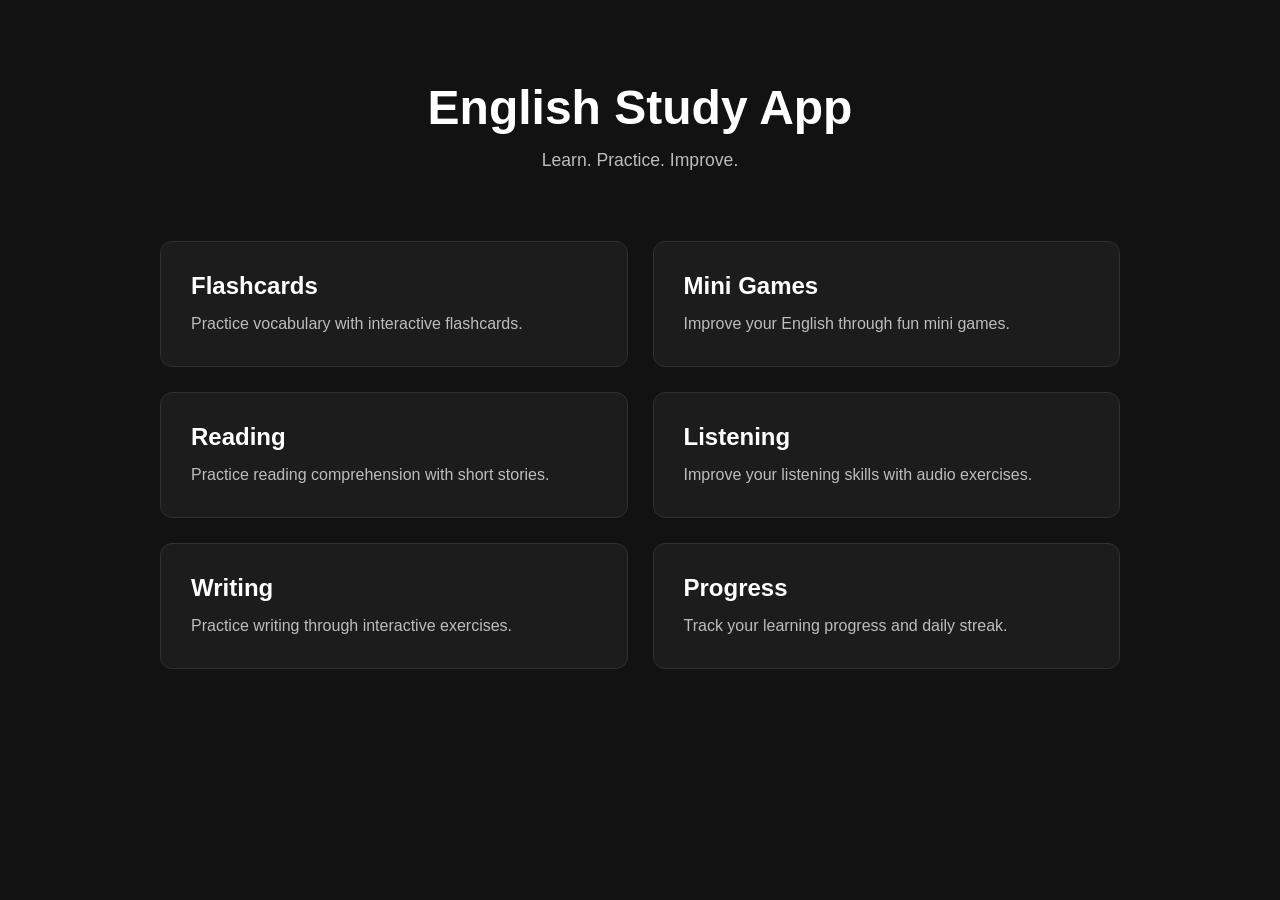
==== index.html @ e137f105 "Style vocabulary statistics" ====
<!DOCTYPE html>
<html lang="en">

<head>
    <meta charset="UTF-8">
    <meta name="viewport" content="width=device-width, initial-scale=1.0">

    <title>English Study App</title>

    <link rel="stylesheet" href="style.css">

    <script src="script.js" defer></script>

</head>

<body>

    <header>
        <h1>English Study App</h1>

        <p>Learn. Practice. Improve.</p>
    </header>

    <main>

        <section class="menu">

            <article class="menu-card" id="flashcards">
                <h2>Flashcards</h2>
                <p>Practice vocabulary with interactive flashcards.</p>
            </article>

            <article class="menu-card" id="mini-games">
                <h2>Mini Games</h2>
                <p>Improve your English through fun mini games.</p>
            </article>

            <article class="menu-card" id="reading">
                <h2>Reading</h2>
                <p>Practice reading comprehension with short stories.</p>
            </article>

            <article class="menu-card" id="listening">
                <h2>Listening</h2>
                <p>Improve your listening skills with audio exercises.</p>
            </article>
            <article class="menu-card" id="writing">
                <h2>Writing</h2>
                <p>Practice writing through interactive exercises.</p>
            </article>

            <article class="menu-card" id="progress">
                <h2>Progress</h2>
                <p>Track your learning progress and daily streak.</p>
            </article>

        </section>

        <section class="flashcards-section" id="flashcards-section">

            <h2>Flashcards</h2>

            <div class="category-filter">
                <label for="category-select">Category</label>
                <select id="category-select">
                    <option value="All Categories">All Categories</option>
                    <option value="Daily Life">Daily Life</option>
                    <option value="People & Family">People & Family</option>
                    <option value="Food & Drinks">Food & Drinks</option>
                    <option value="Animals">Animals</option>
                    <option value="School & Work">School & Work</option>
                    <option value="Places & Travel">Places & Travel</option>
                </select>
            </div>

            <div class="review-mode">
                <button id="review-button" class="button button-secondary">
                    ⭐ Review Difficult Words
                </button>
            </div>

            <div class="answer-actions">
                <button id="correct-answer-button" class="button button-primary">
                    ✓ I remembered
                </button>

                <button id="incorrect-answer-button" class="button button-secondary">
                    ✗ I forgot
                </button>
            </div>

            <div class="study-card flashcard">

                <span class="card-progress study-progress"></span>

                <div class="card-word">
                    <span>English</span>
                    <h3 id="card-word"></h3>
                    <button id="play-audio-button" class="button button-secondary">🔊 Listen</button>
                </div>

                <div class="card-translation">
                    <span>Translation</span>
                    <p id="translation"></p>
                </div>

                <div class="card-actions">
                    <button id="reveal-button" class="button button-primary">Reveal</button>
                    <button id="difficult-button" class="button button-secondary">⭐ Difficult</button>
                </div>

                <div class="navigation">
                    <button id="previous-button" class="button button-secondary">Previous</button>
                    <button id="next-button" class="button button-secondary">Next</button>
                </div>

                <button id="shuffle-button" class="button button-secondary">Shuffle</button>

            </div>

        </section>

        <section class="reading-section" id="reading-section">

            <h2>Reading</h2>

            <div class="study-card reading-card">

                <span class="reading-progress study-progress"></span>

                <h3 id="reading-title"></h3>

                <p id="reading-text"></p>

                <div class="reading-question">

                    <h4 id="question-text"></h4>

                        <div class="answer-options">
                        </div>

                        <button id="check-button" class="button button-primary">Check</button>

                        <p id="answer-result"></p>

                        <div class="reading-navigation">
                            <button id="previous-reading-button" class="button button-secondary">Previous</button>
                            <button id="next-reading-button" class="button button-secondary">Next</button>
                        </div>

                </div>

            </div>

        </section>

        <section class="listening-section" id="listening-section">

            <h2>Listening</h2>

            <div class="study-card listening-card">

                <span class="listening-progress study-progress"></span>

                <h3 id="listening-title"></h3>

                <audio id="listening-audio" controls></audio>

                <div class="listening-question">

                    <h4 id="listening-question-text"></h4>

                    <div class="listening-answer-options">
                    </div>

                    <button id="check-listening-button" class="button button-primary">Check</button>

                    <p id="listening-answer-result"></p>

                    <div class="listening-navigation">
                        <button id="previous-listening-button" class="button button-secondary">Previous</button>
                        <button id="next-listening-button" class="button button-secondary">Next</button>
                    </div>

                </div>

            </div>

        </section>

        <section class="writing-section" id="writing-section">

            <h2>Writing</h2>

            <div class="study-card writing-card">

                <span class="writing-progress study-progress"></span>

                <h3 id="writing-title"></h3>

                <p id="writing-prompt"></p>

                <textarea id="writing-answer"></textarea>

                <button id="check-writing-button" class="button button-primary">
                    Check
                </button>

                <p id="writing-result"></p>

                <div class="writing-navigation">
                    <button id="previous-writing-button" class="button button-secondary">
                        Previous
                    </button>

                    <button id="next-writing-button" class="button button-secondary">
                        Next
                    </button>
                </div>

            </div>

        </section>

        <section class="mini-games-section" id="mini-games-section">

            <h2>Mini Games</h2>

            <div class="study-card mini-game-card">

                <span class="game-progress study-progress"></span>

                <h3 id="game-title"></h3>

                <p id="scrambled-word"></p>

                <input type="text" id="game-answer" placeholder="Write your answer">

                <button id="check-game-button" class="button button-primary">Check</button>

                <p id="game-result"></p>

                <div class="game-navigation">
                    <button id="previous-game-button" class="button button-secondary">Previous</button>
                    <button id="next-game-button" class="button button-secondary">Next</button>
                </div>

            </div>

        </section>

       <section class="progress-section" id="progress-section">

            <h2>Progress</h2>

            <div class="progress-card study-card">

                <div class="progress-stat">
                    <span>Exercises Completed</span>
                    <strong id="completed-count"></strong>
                </div>

                <div class="progress-stat">
                    <span>Correct Answers</span>
                    <strong id="correct-count"></strong>
                </div>

                <div class="progress-stat">
                    <span>Incorrect Answers</span>
                    <strong id="incorrect-count"></strong>
                </div>

                <div class="progress-stat">
                    <span>Accuracy</span>
                    <strong id="accuracy"></strong>
                </div>

            </div>

            <div class="vocabulary-stats">
                <h3>Vocabulary Stats</h3>

                <div id="vocabulary-stats-list"></div>
            </div>

        </section>

    </main>

</body>

</html>
---- style.css ----
html {
    scroll-behavior: smooth;
}

:root {
    --primary: #4CAF50;
    --primary-hover: #3d9140;
    --background: #121212;
    --surface: #1c1c1c;
    --border: #303030;
    --text: #ffffff;
    --text-secondary: #bdbdbd;
    --error: #e57373;
}

.button {
    padding: 10px 24px;

    font-size: 16px;
    color: var(--text);

    background-color: var(--primary);

    border: none;
    border-radius: 8px;

    cursor: pointer;

    transition: 0.2s ease;
}

.button:hover {
    background-color: var(--primary-hover);
    transform: translateY(-2px);
}

.button-primary {
    background-color: var(--primary);
}

.button-primary:hover {
    background-color: var(--primary-hover);
}

.button-secondary {
    background-color: var(--surface);
    border: 1px solid var(--border);
}

.button-secondary:hover {
    background-color: var(--surface);
    border-color: var(--primary);
}

* {
    margin: 0;
    padding: 0;
    box-sizing: border-box;
}

body {
    background-color: var(--background);
    color: var(--text);
    font-family: Arial, sans-serif;
}

header {
    text-align: center;
    padding: 80px 20px 50px;
}

header h1 {
    font-size: 3rem;
    margin-bottom: 15px;
}

header p {
    color: var(--text-secondary);
    font-size: 1.1rem;
}

.menu {
    max-width: 1000px;
    margin: 0 auto;

    display: grid;
    grid-template-columns: repeat(2, 1fr);
    gap: 25px;

    padding: 20px;
}

.menu-card {
    padding: 30px;

    background-color: var(--surface);
    border: 1px solid var(--border);
    border-radius: 12px;

    transition: 0.3s;
}

.menu-card h2 {
    margin-bottom: 12px;
    font-size: 1.5rem;
}

.menu-card p {
    color: var(--text-secondary);
    line-height: 1.5;
}


.menu-card:hover {
    transform: translateY(-5px);
    border-color: var(--primary);
}

@media (max-width: 480px) {

    header {
        padding: 60px 20px 35px;
    }

    header h1 {
        font-size: 2.2rem;
    }

    header p {
        font-size: 0.95rem;
    }

    .menu {
        grid-template-columns: 1fr;
        padding: 20px;
    }

    .menu-card {
        padding: 25px 20px;
    }

}

.flashcards-section {
    display: none;
    min-height: 100vh;
    padding: 80px 20px;

    text-align: center;
}

.category-filter {
    display: flex;
    flex-direction: column;
    align-items: center;
    gap: 8px;

    margin-top: 25px;
}

.category-filter label {
    color: var(--text-secondary);
    font-size: 14px;
}

.category-filter select {
    width: 220px;
    padding: 10px 14px;

    background-color: var(--surface);
    color: var(--text);

    border: 1px solid var(--border);
    border-radius: 8px;

    font-family: inherit;
    font-size: 16px;

    cursor: pointer;

    transition: 0.2s ease;
}

.category-filter select:hover {
    border-color: var(--primary);
}

.category-filter select:focus {
    outline: none;
    border-color: var(--primary);
    box-shadow: 0 0 0 3px rgba(76, 175, 80, 0.15);
}

.study-card {
    margin: 40px auto 0;
    padding: 35px;

    background-color: var(--surface);
    border: 1px solid var(--border);
    border-radius: 16px;
}

.flashcard {
    max-width: 500px;
}

.study-progress {
    display: block;
    color: var(--text-secondary);
    font-size: 14px;
}

.card-progress {
    margin-bottom: 25px;
}

.card-word {
    margin-bottom: 30px;
}

.card-word span {
    display: block;
    font-size: 14px;
    color: var(--text-secondary);
    margin-bottom: 8px;
}

.card-word h3 {
    font-size: 36px;
    margin: 0;
    color: var(--text);
}

.card-translation span {
    display: block;
    font-size: 14px;
    color: var(--text-secondary);
    margin-bottom: 8px;
}

.card-translation p {
    font-size: 20px;
    margin: 0;
    color: var(--text);
}

.card-translation {
    margin-bottom: 30px;
}

.card-actions {
    display: flex;
    justify-content: center;
    gap: 15px;

    margin-bottom: 30px;
}

.review-mode {
    margin-top: 20px;
    text-align: center;
}

.navigation {
    margin-top: 10px;
    display: flex;
    justify-content: center;
    gap: 15px;
}
#shuffle-button {
    margin-top: 20px;
}

.reading-section {
    display: none;
    min-height: 100vh;
    padding: 80px 20px;

    text-align: center;
}

.reading-card {
    max-width: 700px;
}

.reading-progress {
    margin-bottom: 15px;
}

.reading-card h3 {
    margin: 0 0 20px;

    font-size: 26px;
}

.reading-card p {
    margin: 0;

    font-size: 16px;
    line-height: 1.7;
}

.reading-question {
    margin-top: 30px;
    padding-top: 25px;

    border-top: 1px solid var(--border);
}

.reading-question h4 {
    margin: 0 0 20px;

    font-size: 18px;
}

.answer-option {
    display: flex;
    align-items: center;
    gap: 10px;

    padding: 12px 15px;
    margin-bottom: 12px;

    border: 1px solid var(--border);
    border-radius: 10px;

    cursor: pointer;

    transition: transform 0.2s ease;
}

.answer-option:hover {
    transform: translateY(-2px);
}

.answer-option:has(input:checked) {
    border-color: var(--primary);
}

#check-button {
    margin-top: 25px;

    padding: 10px 24px;

    background-color: var(--primary);
    color: var(--text);

    border: none;
    border-radius: 8px;

    cursor: pointer;
}

#check-button:hover {
    background-color: var(--primary-hover);
}

.reading-navigation {
    display: flex;
    justify-content: center;
    gap: 15px;

    margin-top: 30px;
}

#answer-result {
    margin: 20px 0 0;
    font-weight: 500;
    text-align: center;
}

#answer-result.correct {
    color: var(--primary);
}

#answer-result.incorrect {
    color: var(--error);
}

.listening-section {
    display: none;
    min-height: 100vh;
    padding: 80px 20px;

    text-align: center;
}

.button:disabled {
    opacity: 0.5;
    cursor: not-allowed;
    transform: none;
}

.listening-navigation {
    margin-top: 20px;
}

.listening-card h3 {
    margin-bottom: 25px;
}

.listening-question h4 {
    margin-bottom: 25px;
}

.listening-card audio {
    display: block;
    width: 600px;
    max-width: 100%;
    margin: 25px auto 30px;
}

.listening-question {
    margin-top: 30px;
    padding-top: 25px;

    border-top: 1px solid var(--border);
}

#listening-answer-result {
    margin: 20px 0 0;
    font-weight: 500;
    text-align: center;
}

#listening-answer-result.correct {
    color: var(--primary);
}

#listening-answer-result.incorrect {
    color: var(--error);
}

.writing-section {
    display: none;
    min-height: 100vh;
    padding: 80px 20px;

    text-align: center;
}

.writing-card {
    max-width: 700px;
}

.writing-progress {
    margin-bottom: 15px;
}

.writing-card h3 {
    margin: 0 0 15px;
    font-size: 26px;
}

#writing-prompt {
    margin: 0;
    font-size: 16px;
    line-height: 1.6;
}

.writing-card textarea {
    width: 100%;
    min-height: 180px;

    margin-top: 25px;
    padding: 15px;

    background-color: var(--background);
    color: var(--text);

    border: 1px solid var(--border);
    border-radius: 10px;

    font-family: inherit;
    font-size: 16px;
    line-height: 1.5;

    resize: vertical;
}

#check-writing-button {
    margin-top: 25px;
}

#writing-result {
    margin: 20px 0 0;
    font-weight: 500;
    text-align: center;
}

#writing-result.correct {
    color: var(--primary);
}

#writing-result.incorrect {
    color: var(--error);
}

.writing-navigation {
    display: flex;
    justify-content: center;
    gap: 15px;

    margin-top: 30px;
}

.mini-games-section {
    display: none;
    min-height: 100vh;
    padding: 80px 20px;

    text-align: center;
}

.mini-game-card {
    max-width: 600px;
}

.game-progress {
    margin-bottom: 15px;
}

.mini-game-card h3 {
    margin: 0 0 15px;
    font-size: 26px;
}

#scrambled-word {
    margin: 0;

    font-size: 36px;
    font-weight: 600;
    letter-spacing: 2px;
}

.mini-game-card input {
    width: 100%;
    margin-top: 25px;
    padding: 15px 18px;

    background-color: var(--background);
    color: var(--text);

    border: 1px solid var(--border);
    border-radius: 10px;

    font-family: inherit;
    font-size: 16px;
    line-height: 1.5;

    transition: 0.2s ease;
}

.mini-game-card input::placeholder {
    color: var(--text-secondary);
}

.mini-game-card input:focus {
    outline: none;
    border-color: var(--primary);
    box-shadow: 0 0 0 3px rgba(76, 175, 80, 0.15);
}

#check-game-button {
    margin-top: 25px;
}

#game-result {
    margin: 20px 0 0;
    font-weight: 500;
    text-align: center;
}

#game-result.correct {
    color: var(--primary);
}

#game-result.incorrect {
    color: var(--error);
}

.game-navigation {
    display: flex;
    justify-content: center;
    gap: 15px;

    margin-top: 30px;
}

.progress-section {
    display: none;
    min-height: 100vh;
    padding: 80px 20px;

    text-align: center;
}

.progress-card {
    max-width: 600px;
}

.progress-stat {
    padding: 20px 0;

    border-bottom: 1px solid var(--border);
}

.progress-stat:last-child {
    border-bottom: none;
}

.progress-stat span {
    display: block;

    margin-bottom: 8px;

    color: var(--text-secondary);
    font-size: 14px;
}

.progress-stat strong {
    display: block;

    color: var(--text);
    font-size: 32px;
}

.vocabulary-stats {
    max-width: 600px;
    margin: 40px auto 0;
    padding: 30px;

    background-color: var(--surface);
    border: 1px solid var(--border);
    border-radius: 16px;
}

.vocabulary-stats h3 {
    margin-bottom: 25px;
    font-size: 22px;
}

.vocabulary-stat {
    display: grid;
    grid-template-columns: 1fr auto auto;
    align-items: center;
    gap: 30px;

    padding: 15px 20px;
    margin-bottom: 12px;

    background-color: var(--background);
    border: 1px solid var(--border);
    border-radius: 10px;
}

.vocabulary-stat:last-child {
    margin-bottom: 0;
}

.vocabulary-stat strong {
    color: var(--text);
    font-size: 18px;
    text-align: left;
}

.vocabulary-stat span {
    font-size: 14px;
}

.vocabulary-stat span:first-of-type {
    color: var(--primary);
}

.vocabulary-stat span:last-of-type {
    color: var(--error);
}
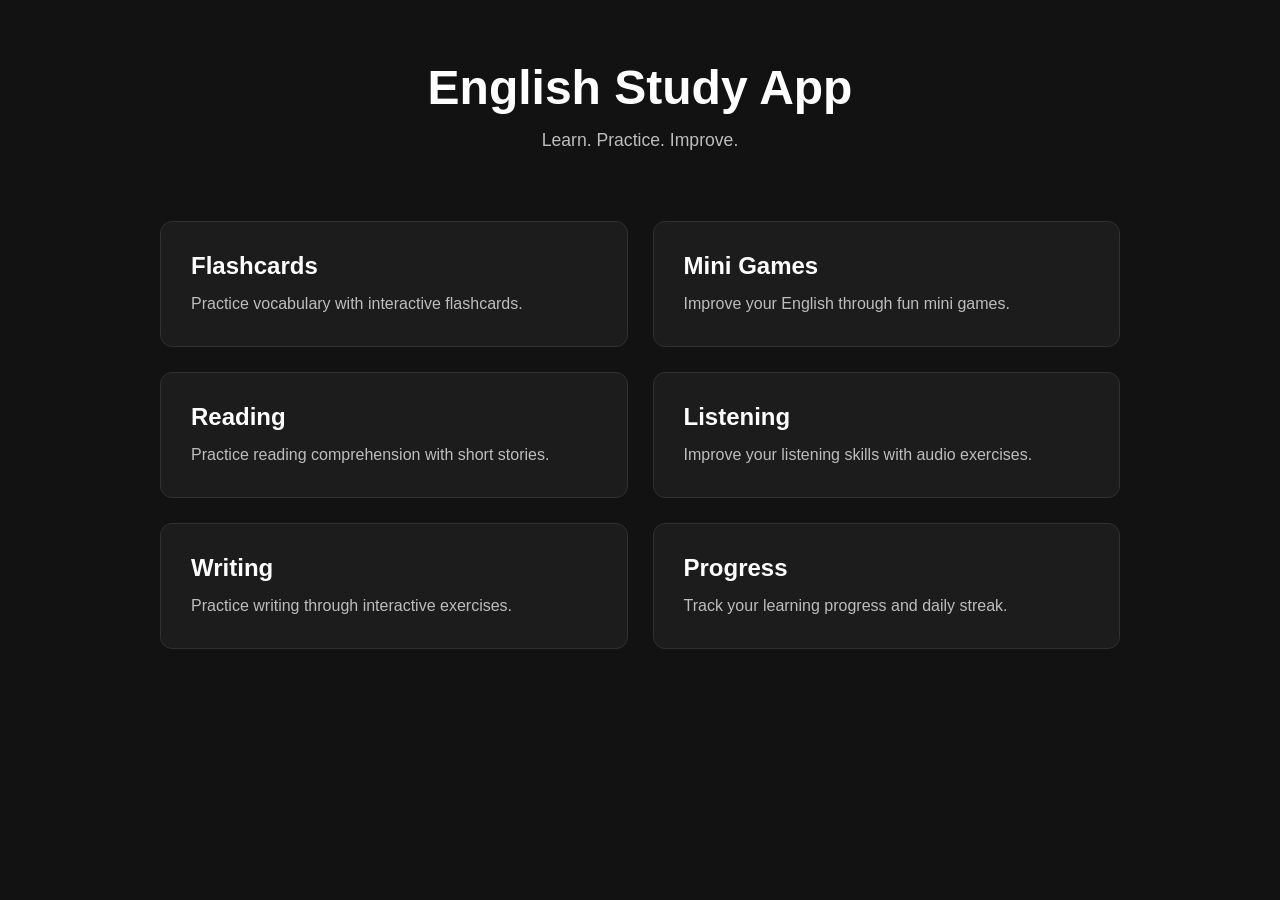
==== commit 153ff850: "Refactor: split app into multi-page structure, fix flashcards bugs and layout" ====
--- a/index.html
+++ b/index.html
@@ -1,292 +1,54 @@
 <!DOCTYPE html>
 <html lang="en">
-
 <head>
     <meta charset="UTF-8">
     <meta name="viewport" content="width=device-width, initial-scale=1.0">
-
     <title>English Study App</title>
-
-    <link rel="stylesheet" href="style.css">
-
-    <script src="script.js" defer></script>
-
+    <link rel="stylesheet" href="css/common.css">
+    <link rel="stylesheet" href="css/home.css">
 </head>
-
 <body>
 
     <header>
         <h1>English Study App</h1>
-
         <p>Learn. Practice. Improve.</p>
     </header>
 
     <main>
-
         <section class="menu">
 
-            <article class="menu-card" id="flashcards">
+            <a class="menu-card" href="pages/flashcards.html">
                 <h2>Flashcards</h2>
                 <p>Practice vocabulary with interactive flashcards.</p>
-            </article>
+            </a>
 
-            <article class="menu-card" id="mini-games">
+            <a class="menu-card" href="pages/mini-games.html">
                 <h2>Mini Games</h2>
                 <p>Improve your English through fun mini games.</p>
-            </article>
+            </a>
 
-            <article class="menu-card" id="reading">
+            <a class="menu-card" href="pages/reading.html">
                 <h2>Reading</h2>
                 <p>Practice reading comprehension with short stories.</p>
-            </article>
+            </a>
 
-            <article class="menu-card" id="listening">
+            <a class="menu-card" href="pages/listening.html">
                 <h2>Listening</h2>
                 <p>Improve your listening skills with audio exercises.</p>
-            </article>
-            <article class="menu-card" id="writing">
+            </a>
+
+            <a class="menu-card" href="pages/writing.html">
                 <h2>Writing</h2>
                 <p>Practice writing through interactive exercises.</p>
-            </article>
+            </a>
 
-            <article class="menu-card" id="progress">
+            <a class="menu-card" href="pages/progress.html">
                 <h2>Progress</h2>
                 <p>Track your learning progress and daily streak.</p>
-            </article>
+            </a>
 
         </section>
-
-        <section class="flashcards-section" id="flashcards-section">
-
-            <h2>Flashcards</h2>
-
-            <div class="category-filter">
-                <label for="category-select">Category</label>
-                <select id="category-select">
-                    <option value="All Categories">All Categories</option>
-                    <option value="Daily Life">Daily Life</option>
-                    <option value="People & Family">People & Family</option>
-                    <option value="Food & Drinks">Food & Drinks</option>
-                    <option value="Animals">Animals</option>
-                    <option value="School & Work">School & Work</option>
-                    <option value="Places & Travel">Places & Travel</option>
-                </select>
-            </div>
-
-            <div class="review-mode">
-                <button id="review-button" class="button button-secondary">
-                    ⭐ Review Difficult Words
-                </button>
-            </div>
-
-            <div class="answer-actions">
-                <button id="correct-answer-button" class="button button-primary">
-                    ✓ I remembered
-                </button>
-
-                <button id="incorrect-answer-button" class="button button-secondary">
-                    ✗ I forgot
-                </button>
-            </div>
-
-            <div class="study-card flashcard">
-
-                <span class="card-progress study-progress"></span>
-
-                <div class="card-word">
-                    <span>English</span>
-                    <h3 id="card-word"></h3>
-                    <button id="play-audio-button" class="button button-secondary">🔊 Listen</button>
-                </div>
-
-                <div class="card-translation">
-                    <span>Translation</span>
-                    <p id="translation"></p>
-                </div>
-
-                <div class="card-actions">
-                    <button id="reveal-button" class="button button-primary">Reveal</button>
-                    <button id="difficult-button" class="button button-secondary">⭐ Difficult</button>
-                </div>
-
-                <div class="navigation">
-                    <button id="previous-button" class="button button-secondary">Previous</button>
-                    <button id="next-button" class="button button-secondary">Next</button>
-                </div>
-
-                <button id="shuffle-button" class="button button-secondary">Shuffle</button>
-
-            </div>
-
-        </section>
-
-        <section class="reading-section" id="reading-section">
-
-            <h2>Reading</h2>
-
-            <div class="study-card reading-card">
-
-                <span class="reading-progress study-progress"></span>
-
-                <h3 id="reading-title"></h3>
-
-                <p id="reading-text"></p>
-
-                <div class="reading-question">
-
-                    <h4 id="question-text"></h4>
-
-                        <div class="answer-options">
-                        </div>
-
-                        <button id="check-button" class="button button-primary">Check</button>
-
-                        <p id="answer-result"></p>
-
-                        <div class="reading-navigation">
-                            <button id="previous-reading-button" class="button button-secondary">Previous</button>
-                            <button id="next-reading-button" class="button button-secondary">Next</button>
-                        </div>
-
-                </div>
-
-            </div>
-
-        </section>
-
-        <section class="listening-section" id="listening-section">
-
-            <h2>Listening</h2>
-
-            <div class="study-card listening-card">
-
-                <span class="listening-progress study-progress"></span>
-
-                <h3 id="listening-title"></h3>
-
-                <audio id="listening-audio" controls></audio>
-
-                <div class="listening-question">
-
-                    <h4 id="listening-question-text"></h4>
-
-                    <div class="listening-answer-options">
-                    </div>
-
-                    <button id="check-listening-button" class="button button-primary">Check</button>
-
-                    <p id="listening-answer-result"></p>
-
-                    <div class="listening-navigation">
-                        <button id="previous-listening-button" class="button button-secondary">Previous</button>
-                        <button id="next-listening-button" class="button button-secondary">Next</button>
-                    </div>
-
-                </div>
-
-            </div>
-
-        </section>
-
-        <section class="writing-section" id="writing-section">
-
-            <h2>Writing</h2>
-
-            <div class="study-card writing-card">
-
-                <span class="writing-progress study-progress"></span>
-
-                <h3 id="writing-title"></h3>
-
-                <p id="writing-prompt"></p>
-
-                <textarea id="writing-answer"></textarea>
-
-                <button id="check-writing-button" class="button button-primary">
-                    Check
-                </button>
-
-                <p id="writing-result"></p>
-
-                <div class="writing-navigation">
-                    <button id="previous-writing-button" class="button button-secondary">
-                        Previous
-                    </button>
-
-                    <button id="next-writing-button" class="button button-secondary">
-                        Next
-                    </button>
-                </div>
-
-            </div>
-
-        </section>
-
-        <section class="mini-games-section" id="mini-games-section">
-
-            <h2>Mini Games</h2>
-
-            <div class="study-card mini-game-card">
-
-                <span class="game-progress study-progress"></span>
-
-                <h3 id="game-title"></h3>
-
-                <p id="scrambled-word"></p>
-
-                <input type="text" id="game-answer" placeholder="Write your answer">
-
-                <button id="check-game-button" class="button button-primary">Check</button>
-
-                <p id="game-result"></p>
-
-                <div class="game-navigation">
-                    <button id="previous-game-button" class="button button-secondary">Previous</button>
-                    <button id="next-game-button" class="button button-secondary">Next</button>
-                </div>
-
-            </div>
-
-        </section>
-
-       <section class="progress-section" id="progress-section">
-
-            <h2>Progress</h2>
-
-            <div class="progress-card study-card">
-
-                <div class="progress-stat">
-                    <span>Exercises Completed</span>
-                    <strong id="completed-count"></strong>
-                </div>
-
-                <div class="progress-stat">
-                    <span>Correct Answers</span>
-                    <strong id="correct-count"></strong>
-                </div>
-
-                <div class="progress-stat">
-                    <span>Incorrect Answers</span>
-                    <strong id="incorrect-count"></strong>
-                </div>
-
-                <div class="progress-stat">
-                    <span>Accuracy</span>
-                    <strong id="accuracy"></strong>
-                </div>
-
-            </div>
-
-            <div class="vocabulary-stats">
-                <h3>Vocabulary Stats</h3>
-
-                <div id="vocabulary-stats-list"></div>
-            </div>
-
-        </section>
-
     </main>
 
 </body>
-
 </html>
--- a/css/common.css
+++ b/css/common.css
@@ -0,0 +1,154 @@
+html {
+    scroll-behavior: smooth;
+}
+
+:root {
+    --primary: #4CAF50;
+    --primary-hover: #3d9140;
+    --background: #121212;
+    --surface: #1c1c1c;
+    --border: #303030;
+    --text: #ffffff;
+    --text-secondary: #bdbdbd;
+    --error: #e57373;
+}
+
+* {
+    margin: 0;
+    padding: 0;
+    box-sizing: border-box;
+}
+
+body {
+    background-color: var(--background);
+    color: var(--text);
+    font-family: Arial, sans-serif;
+}
+
+header {
+    text-align: center;
+    padding: 60px 20px 50px;
+}
+
+header h1 {
+    font-size: 3rem;
+    margin-bottom: 15px;
+}
+
+header p {
+    color: var(--text-secondary);
+    font-size: 1.1rem;
+}
+
+.main-nav {
+    margin-top: 20px;
+    display: flex;
+    justify-content: center;
+    flex-wrap: wrap;
+    gap: 15px;
+}
+
+.main-nav a {
+    color: var(--text-secondary);
+    text-decoration: none;
+    font-size: 14px;
+    padding: 8px 14px;
+    border: 1px solid var(--border);
+    border-radius: 8px;
+    transition: 0.2s ease;
+}
+
+.main-nav a:hover,
+.main-nav a.active {
+    color: var(--text);
+    border-color: var(--primary);
+}
+
+.button {
+    padding: 10px 24px;
+    font-size: 16px;
+    color: var(--text);
+    background-color: var(--primary);
+    border: none;
+    border-radius: 8px;
+    cursor: pointer;
+    transition: 0.2s ease;
+    white-space: nowrap;
+}
+
+.button:hover {
+    background-color: var(--primary-hover);
+    transform: translateY(-2px);
+}
+
+.button-primary {
+    background-color: var(--primary);
+}
+
+.button-primary:hover {
+    background-color: var(--primary-hover);
+}
+
+.button-secondary {
+    background-color: var(--surface);
+    border: 1px solid var(--border);
+}
+
+.button-secondary:hover {
+    background-color: var(--surface);
+    border-color: var(--primary);
+}
+
+.button:disabled {
+    opacity: 0.5;
+    cursor: not-allowed;
+    transform: none;
+}
+
+.study-card {
+    margin: 0 auto;
+    padding: 35px;
+    background-color: var(--surface);
+    border: 1px solid var(--border);
+    border-radius: 16px;
+}
+
+.study-progress {
+    display: block;
+    color: var(--text-secondary);
+    font-size: 14px;
+}
+
+.answer-option {
+    display: flex;
+    align-items: center;
+    gap: 10px;
+    padding: 12px 15px;
+    margin-bottom: 12px;
+    border: 1px solid var(--border);
+    border-radius: 10px;
+    cursor: pointer;
+    transition: transform 0.2s ease;
+}
+
+.answer-option:hover {
+    transform: translateY(-2px);
+}
+
+.answer-option:has(input:checked) {
+    border-color: var(--primary);
+}
+
+@media (max-width: 480px) {
+    header {
+        padding: 60px 20px 35px;
+    }
+
+    header h1 {
+        font-size: 2.2rem;
+    }
+
+    header p {
+        font-size: 0.95rem;
+    }
+}
--- a/css/home.css
+++ b/css/home.css
@@ -0,0 +1,45 @@
+.menu {
+    max-width: 1000px;
+    margin: 0 auto;
+    display: grid;
+    grid-template-columns: repeat(2, 1fr);
+    gap: 25px;
+    padding: 20px;
+}
+
+.menu-card {
+    display: block;
+    padding: 30px;
+    background-color: var(--surface);
+    border: 1px solid var(--border);
+    border-radius: 12px;
+    text-decoration: none;
+    color: inherit;
+    transition: 0.3s;
+}
+
+.menu-card h2 {
+    margin-bottom: 12px;
+    font-size: 1.5rem;
+}
+
+.menu-card p {
+    color: var(--text-secondary);
+    line-height: 1.5;
+}
+
+.menu-card:hover {
+    transform: translateY(-5px);
+    border-color: var(--primary);
+}
+
+@media (max-width: 480px) {
+    .menu {
+        grid-template-columns: 1fr;
+        padding: 20px;
+    }
+
+    .menu-card {
+        padding: 25px 20px;
+    }
+}
